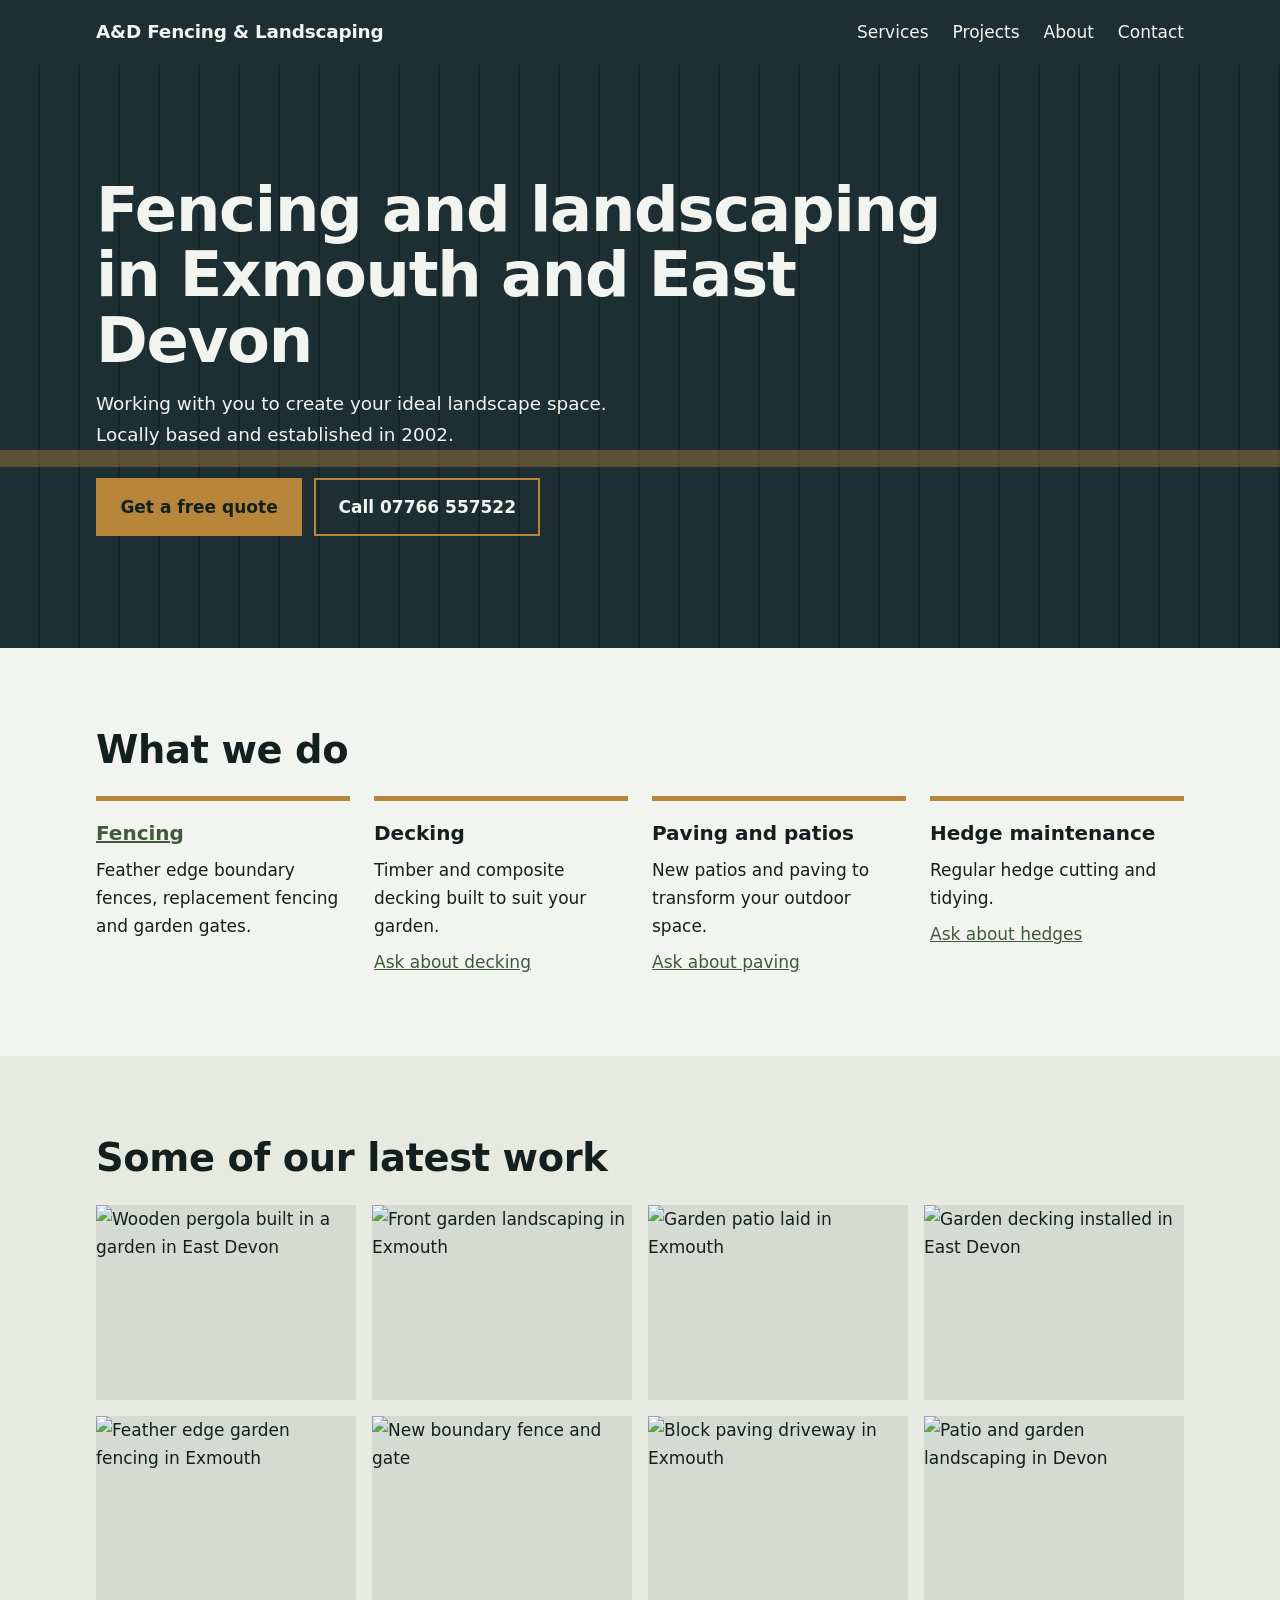
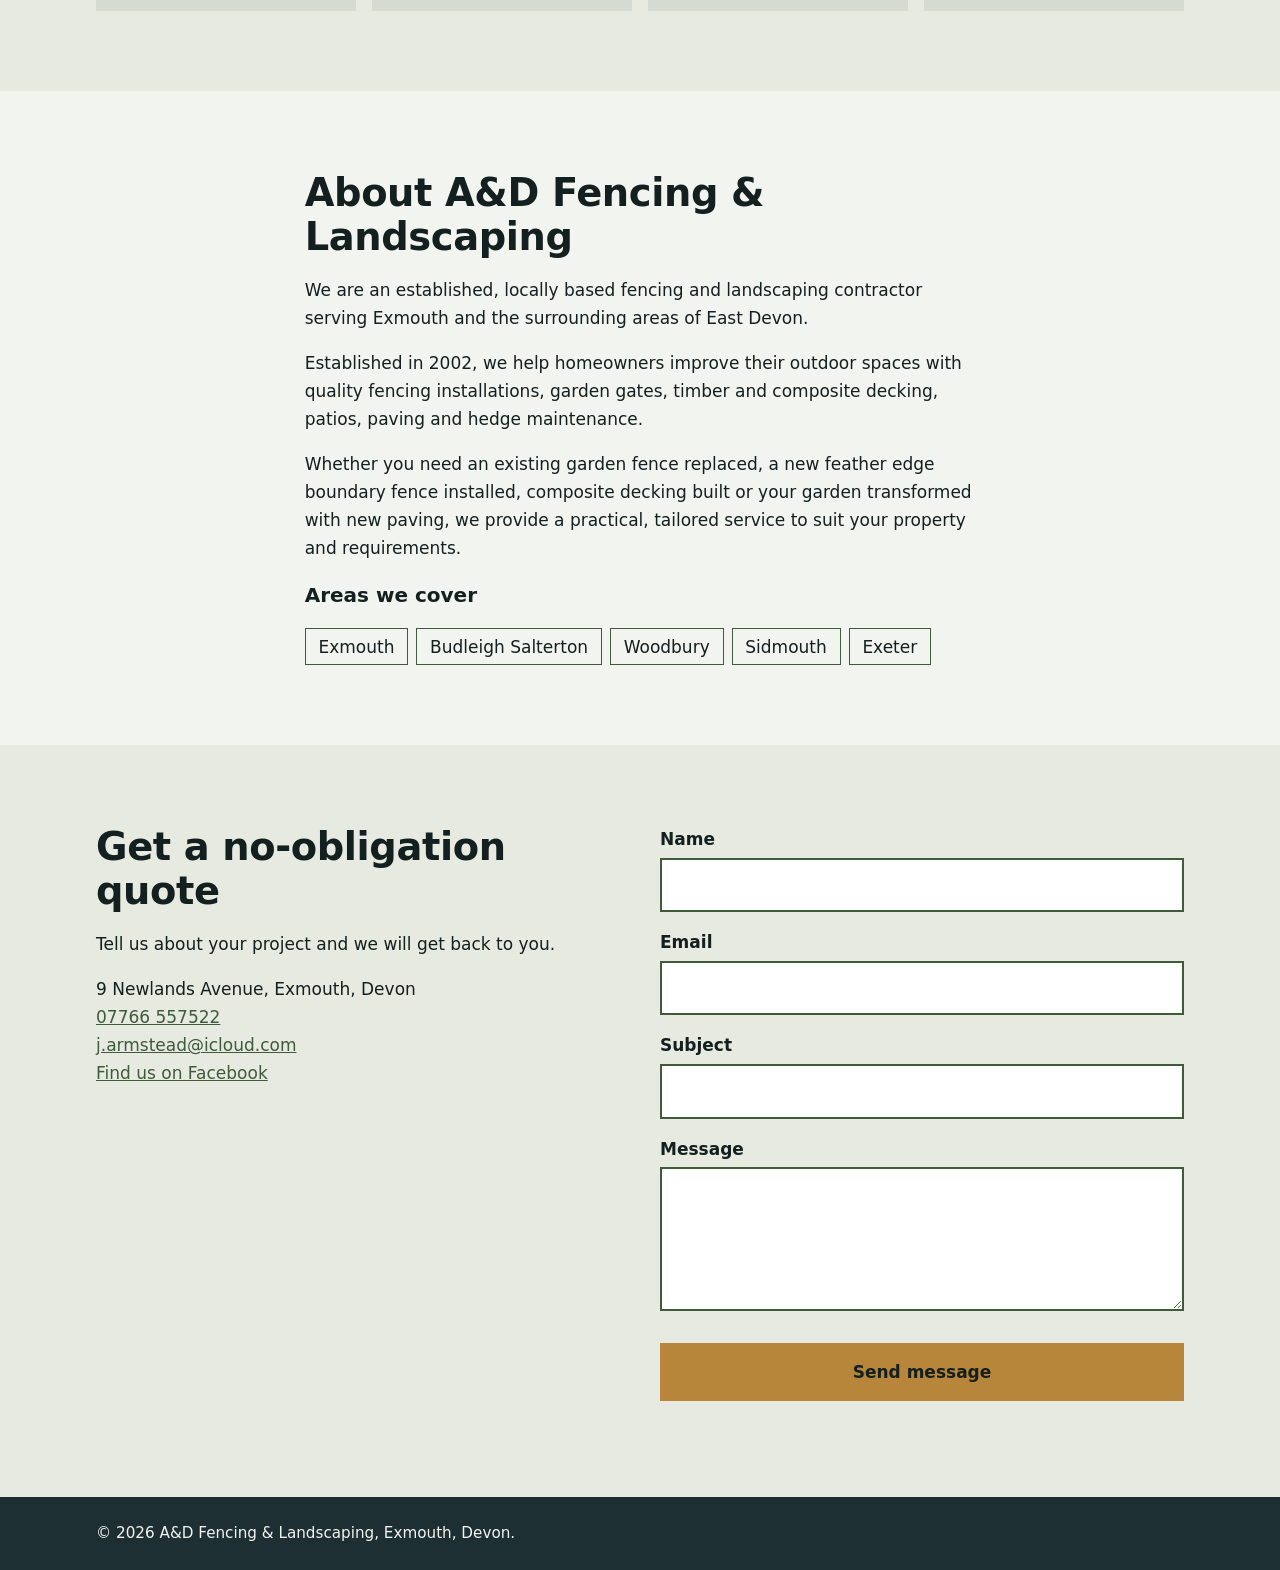
==== index.html @ 37ecca11 "all files" ====
<!doctype html>
<html lang="en-GB">
<head>
  <meta charset="utf-8">
  <meta name="viewport" content="width=device-width, initial-scale=1">
  <title>Fencing &amp; Landscaping in Exmouth, Devon | A&amp;D Fencing &amp; Landscaping</title>
  <meta name="description" content="Local fencing, decking, paving and hedge maintenance contractors in Exmouth and East Devon since 2002. Call or get a no-obligation quote.">
  <link rel="canonical" href="https://www.adfencinglandscaping.com/">
  <link rel="icon" href="/favicon.svg" type="image/svg+xml">
  <meta property="og:type" content="website">
  <meta property="og:site_name" content="A&amp;D Fencing &amp; Landscaping">
  <meta property="og:title" content="Fencing &amp; Landscaping in Exmouth, Devon">
  <meta property="og:description" content="Fencing, decking, paving and hedge maintenance in Exmouth and East Devon since 2002.">
  <meta property="og:url" content="https://www.adfencinglandscaping.com/">
  <link rel="stylesheet" href="/css/styles.css">
  <script type="application/ld+json">
  {"@context":"https://schema.org","@type":"HomeAndConstructionBusiness","name":"A&D Fencing & Landscaping","url":"https://www.adfencinglandscaping.com/","telephone":"+447766557522","email":"j.armstead@icloud.com","foundingDate":"2002","address":{"@type":"PostalAddress","addressLocality":"Exmouth","addressRegion":"Devon","addressCountry":"GB"},"areaServed":["Exmouth","Budleigh Salterton","Woodbury","Sidmouth","Exeter"],"sameAs":["https://m.facebook.com/100057173451200/"]}
  </script>
  <script src="/js/main.js" defer></script>
  <script src="https://challenges.cloudflare.com/turnstile/v0/api.js" async defer></script>
</head>
<body>
  <a class="skip" href="#main">Skip to content</a>
  <header class="site-header">
    <div class="wrap">
      <a class="brand" href="/">A&amp;D Fencing &amp; Landscaping</a>
      <button class="nav-toggle" aria-expanded="false" aria-controls="site-nav">Menu</button>
      <nav class="site-nav" id="site-nav" aria-label="Main">
        <ul>
          <li><a href="/#services">Services</a></li>
          <li><a href="/#projects">Projects</a></li>
          <li><a href="/#about">About</a></li>
          <li><a href="/#contact">Contact</a></li>
        </ul>
      </nav>
    </div>
  </header>

  <main id="main">
    <section class="hero">
      <div class="wrap">
        <h1>Fencing and landscaping in Exmouth and East Devon</h1>
        <p>Working with you to create your ideal landscape space. Locally based and established in 2002.</p>
        <div class="actions">
          <a class="btn" href="#contact">Get a free quote</a>
          <a class="btn ghost" href="tel:+447766557522">Call 07766 557522</a>
        </div>
      </div>
    </section>

    <section class="section" id="services">
      <div class="wrap">
        <h2>What we do</h2>
        <div class="services">
          <div class="service"><h3><a href="/fencing/">Fencing</a></h3><p>Feather edge boundary fences, replacement fencing and garden gates.</p></div>
          <div class="service"><h3>Decking</h3><p>Timber and composite decking built to suit your garden.</p><a href="#contact">Ask about decking</a></div>
          <div class="service"><h3>Paving and patios</h3><p>New patios and paving to transform your outdoor space.</p><a href="#contact">Ask about paving</a></div>
          <div class="service"><h3>Hedge maintenance</h3><p>Regular hedge cutting and tidying.</p><a href="#contact">Ask about hedges</a></div>
        </div>
      </div>
    </section>

    <section class="section alt" id="projects">
      <div class="wrap">
        <h2>Some of our latest work</h2>
        <ul class="gallery">
          <li><figure><img src="/images/projects/pergola.jpg" alt="Wooden pergola built in a garden in East Devon" width="800" height="600" loading="lazy"></figure></li>
          <li><figure><img src="/images/projects/front-garden.jpg" alt="Front garden landscaping in Exmouth" width="800" height="600" loading="lazy"></figure></li>
          <li><figure><img src="/images/projects/patio-1.jpg" alt="Garden patio laid in Exmouth" width="800" height="600" loading="lazy"></figure></li>
          <li><figure><img src="/images/projects/decking-1.jpg" alt="Garden decking installed in East Devon" width="800" height="600" loading="lazy"></figure></li>
          <li><figure><img src="/images/projects/fencing-1.jpg" alt="Feather edge garden fencing in Exmouth" width="800" height="600" loading="lazy"></figure></li>
          <li><figure><img src="/images/projects/fencing-2.jpg" alt="New boundary fence and gate" width="800" height="600" loading="lazy"></figure></li>
          <li><figure><img src="/images/projects/paving-1.jpg" alt="Block paving driveway in Exmouth" width="800" height="600" loading="lazy"></figure></li>
          <li><figure><img src="/images/projects/patio-2.jpg" alt="Patio and garden landscaping in Devon" width="800" height="600" loading="lazy"></figure></li>
        </ul>
      </div>
    </section>

    <section class="section" id="about">
      <div class="wrap prose">
        <h2>About A&amp;D Fencing &amp; Landscaping</h2>
        <p>We are an established, locally based fencing and landscaping contractor serving Exmouth and the surrounding areas of East Devon.</p>
        <p>Established in 2002, we help homeowners improve their outdoor spaces with quality fencing installations, garden gates, timber and composite decking, patios, paving and hedge maintenance.</p>
        <p>Whether you need an existing garden fence replaced, a new feather edge boundary fence installed, composite decking built or your garden transformed with new paving, we provide a practical, tailored service to suit your property and requirements.</p>
        <h3>Areas we cover</h3>
        <ul class="areas"><li>Exmouth</li><li>Budleigh Salterton</li><li>Woodbury</li><li>Sidmouth</li><li>Exeter</li></ul>
      </div>
    </section>

    <section class="section alt" id="contact">
      <div class="wrap contact-grid">
        <div>
          <h2>Get a no-obligation quote</h2>
          <p>Tell us about your project and we will get back to you.</p>
          <address>
            9 Newlands Avenue, Exmouth, Devon<br>
            <a href="tel:+447766557522">07766 557522</a><br>
            <a href="mailto:j.armstead@icloud.com">j.armstead@icloud.com</a><br>
            <a href="https://m.facebook.com/100057173451200/" rel="noopener noreferrer">Find us on Facebook</a>
          </address>
        </div>
        <form id="contact-form" action="/api/contact" method="post">
          <label>Name <input name="name" autocomplete="name" maxlength="100" required></label>
          <label>Email <input name="email" type="email" autocomplete="email" maxlength="200" required></label>
          <label>Subject <input name="subject" maxlength="150"></label>
          <label>Message <textarea name="message" maxlength="3000" required></textarea></label>
          <div class="hp" aria-hidden="true"><label>Leave this empty <input name="website" tabindex="-1" autocomplete="off"></label></div>
          <div class="cf-turnstile" data-sitekey="YOUR_TURNSTILE_SITE_KEY"></div>
          <button class="btn" type="submit">Send message</button>
          <p id="form-status" class="form-status" role="status" aria-live="polite"></p>
        </form>
      </div>
    </section>
  </main>

  <footer class="site-footer">
    <div class="wrap">&copy; 2026 A&amp;D Fencing &amp; Landscaping, Exmouth, Devon.</div>
  </footer>
</body>
</html>
---- css/styles.css ----
:root{--ink:#14201f;--estuary:#1e2f33;--moss:#3f5b3a;--timber:#b8863b;--chalk:#f2f4ef;--line:#d5dbd2;--max:68rem}
*,*::before,*::after{box-sizing:border-box}
html{scroll-padding-top:5rem}
@media (prefers-reduced-motion:no-preference){html{scroll-behavior:smooth}}
body{margin:0;font:1.0625rem/1.65 system-ui,-apple-system,"Segoe UI",Roboto,sans-serif;color:var(--ink);background:var(--chalk)}
img{display:block;max-width:100%;height:auto}
a{color:var(--moss)}
:focus-visible{outline:3px solid var(--timber);outline-offset:3px}
.wrap{width:min(100% - 2.5rem,var(--max));margin-inline:auto}
.skip{position:absolute;left:-999px}.skip:focus{left:1rem;top:1rem;background:#fff;padding:.5rem 1rem;z-index:20}

/* Header */
.site-header{position:sticky;top:0;z-index:10;background:var(--estuary);color:var(--chalk)}
.site-header .wrap{display:flex;flex-wrap:wrap;align-items:center;justify-content:space-between;gap:.5rem 1.5rem;padding-block:.75rem}
.brand{font-weight:800;font-size:1.15rem;letter-spacing:-.01em;color:var(--chalk);text-decoration:none}
.site-nav ul{display:flex;flex-wrap:wrap;gap:.25rem 1.5rem;margin:0;padding:0;list-style:none}
.site-nav a{color:var(--chalk);text-decoration:none;padding:.4rem 0;display:inline-block}
.site-nav a:hover{color:var(--timber)}
.nav-toggle{display:none;background:none;border:2px solid var(--chalk);color:var(--chalk);padding:.35rem .8rem;font:inherit;cursor:pointer}
@media (max-width:48rem){
  .js .nav-toggle{display:inline-flex}
  .js .site-nav{display:none;width:100%}
  .js .site-nav.is-open{display:block}
  .site-nav ul{flex-direction:column}
}

/* Hero: feather-edge fence boards with a rail */
.hero{color:var(--chalk);padding-block:clamp(3.5rem,10vw,7rem);
  background:
    linear-gradient(to bottom,transparent 0 66%,rgba(184,134,59,.4) 66% 69%,transparent 69%),
    repeating-linear-gradient(90deg,#1e2f33 0 2.4rem,#162528 2.4rem 2.5rem)}
.hero h1{margin:0 0 1rem;font-size:clamp(2.2rem,6vw,3.9rem);line-height:1.05;letter-spacing:-.02em;font-weight:800;max-width:20ch}
.hero p{max-width:46ch;margin:0 0 1.75rem;font-size:1.15rem}
.actions{display:flex;flex-wrap:wrap;gap:.75rem}
.btn{display:inline-block;padding:.8rem 1.4rem;font:inherit;font-weight:700;text-decoration:none;border:2px solid var(--timber);background:var(--timber);color:var(--ink);cursor:pointer}
.btn:hover{background:#cc9a4d}
.btn.ghost{background:transparent;color:var(--chalk)}
.btn.ghost:hover{background:rgba(255,255,255,.1)}
.btn:disabled{opacity:.6;cursor:wait}

/* Sections */
.section{padding-block:clamp(3rem,7vw,5rem)}
.section.alt{background:#e6eae1}
h2{margin:0 0 1rem;font-size:clamp(1.7rem,4vw,2.4rem);line-height:1.15;letter-spacing:-.01em}
h3{margin:0 0 .4rem;font-size:1.25rem}
.prose{max-width:62ch}
.services{display:grid;gap:1.5rem;grid-template-columns:repeat(auto-fit,minmax(14rem,1fr));margin-top:1.5rem}
.service{border-top:5px solid var(--timber);padding-top:1rem}
.service p{margin:0 0 .5rem}
.areas{display:flex;flex-wrap:wrap;gap:.5rem;padding:0;margin:1rem 0 0;list-style:none}
.areas li{border:1px solid var(--moss);padding:.2rem .8rem}

/* Gallery */
.gallery{display:grid;gap:1rem;grid-template-columns:repeat(auto-fill,minmax(16rem,1fr));margin:1.5rem 0 0;padding:0;list-style:none}
.gallery figure{margin:0;aspect-ratio:4/3;background:var(--line);overflow:hidden}
.gallery img{width:100%;height:100%;object-fit:cover}

/* Contact */
.contact-grid{display:grid;gap:2.5rem;grid-template-columns:repeat(auto-fit,minmax(18rem,1fr))}
address{font-style:normal}
form{display:grid;gap:1rem}
label{display:grid;gap:.3rem;font-weight:600}
input,textarea{font:inherit;padding:.7rem;border:2px solid var(--moss);background:#fff;color:var(--ink);width:100%}
textarea{min-height:9rem;resize:vertical}
.hp{position:absolute;left:-9999px;height:0;overflow:hidden}
.form-status{margin:0;font-weight:600}
.form-status.is-ok{color:var(--moss)}.form-status.is-error{color:#9b1c1c}

/* Footer */
.site-footer{background:var(--estuary);color:var(--chalk);padding-block:1.5rem;font-size:.95rem}
.site-footer a{color:var(--chalk)}
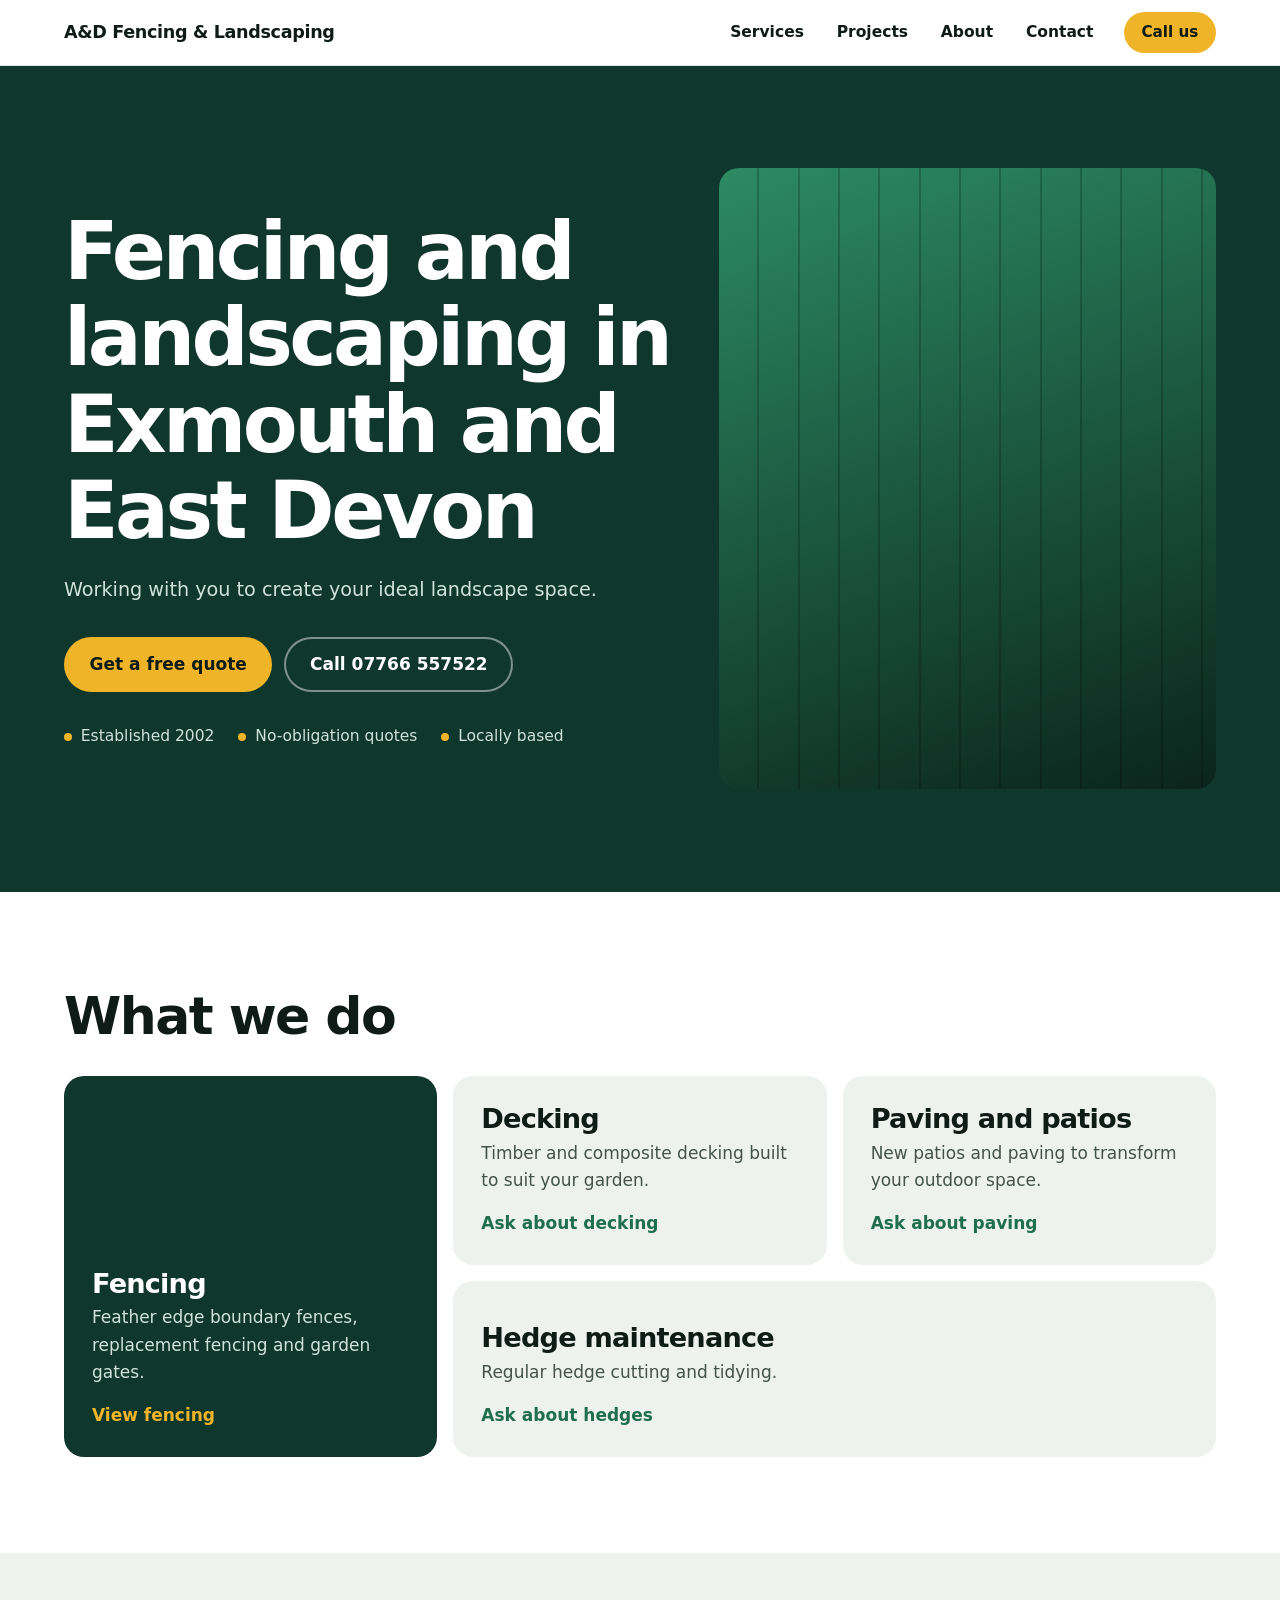
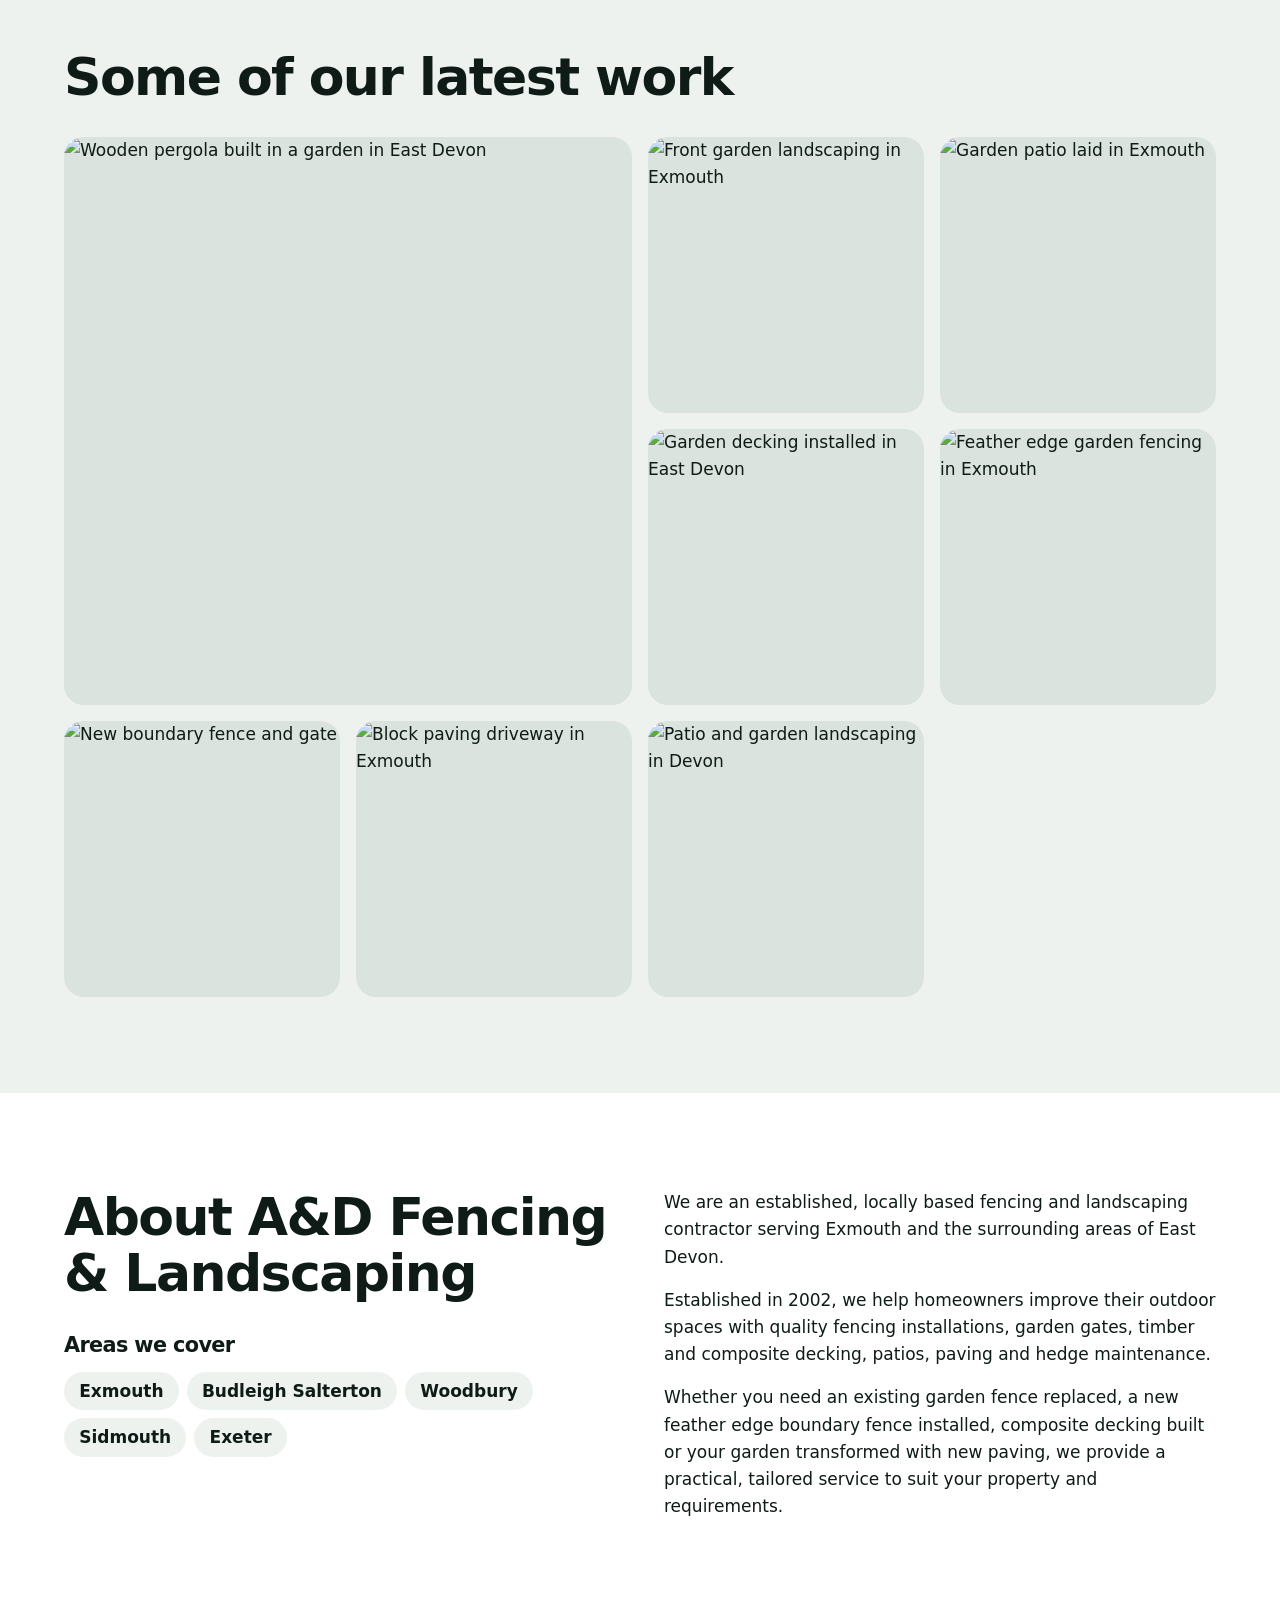
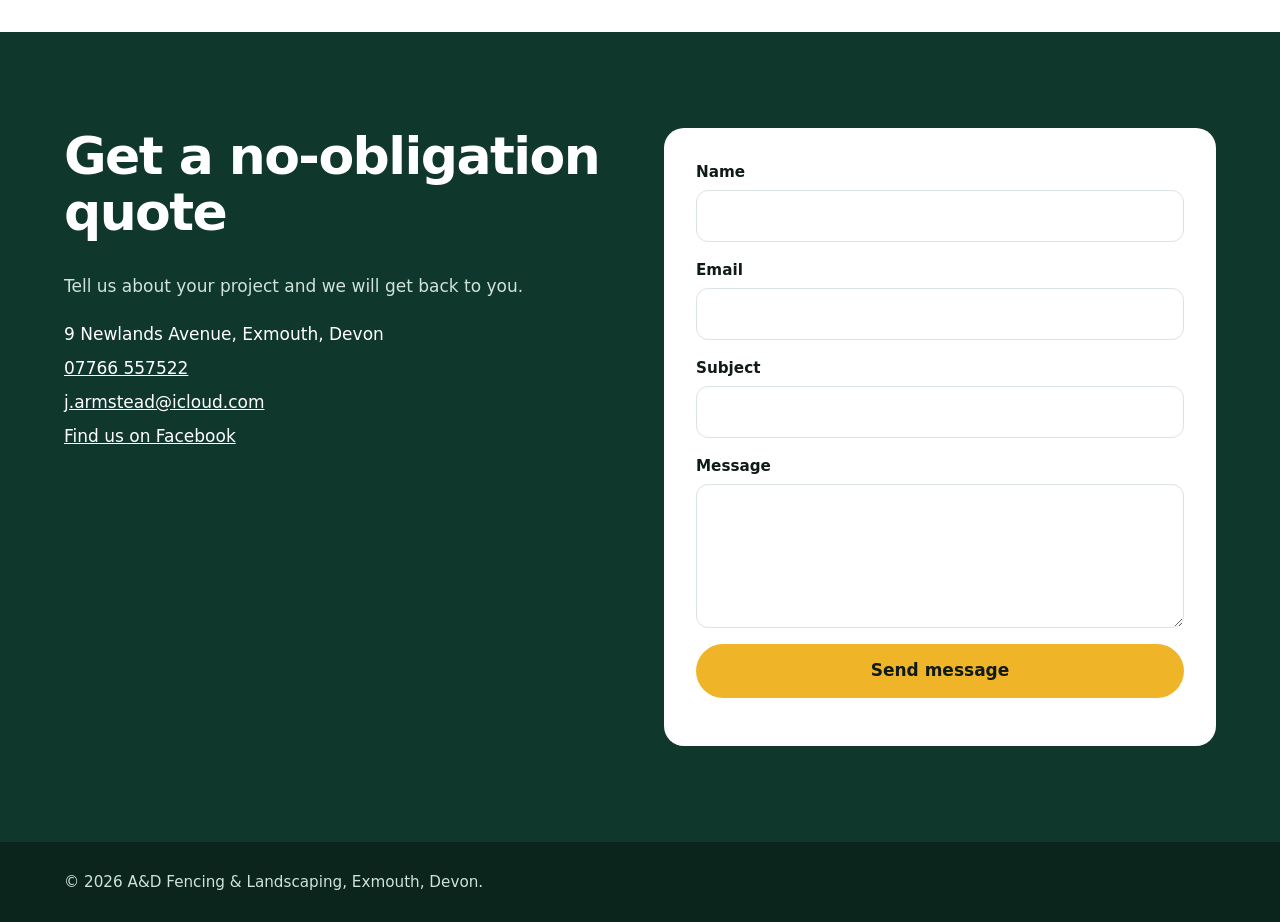
==== commit a3fecf5e: "testing" ====
--- a/index.html
+++ b/index.html
@@ -2,35 +2,37 @@
 <html lang="en-GB">
 <head>
   <meta charset="utf-8">
+  <meta http-equiv="Content-Security-Policy" content="upgrade-insecure-requests">
   <meta name="viewport" content="width=device-width, initial-scale=1">
   <title>Fencing &amp; Landscaping in Exmouth, Devon | A&amp;D Fencing &amp; Landscaping</title>
   <meta name="description" content="Local fencing, decking, paving and hedge maintenance contractors in Exmouth and East Devon since 2002. Call or get a no-obligation quote.">
   <link rel="canonical" href="https://www.adfencinglandscaping.com/">
-  <link rel="icon" href="/favicon.svg" type="image/svg+xml">
+  <link rel="icon" href="favicon.svg" type="image/svg+xml">
   <meta property="og:type" content="website">
   <meta property="og:site_name" content="A&amp;D Fencing &amp; Landscaping">
   <meta property="og:title" content="Fencing &amp; Landscaping in Exmouth, Devon">
   <meta property="og:description" content="Fencing, decking, paving and hedge maintenance in Exmouth and East Devon since 2002.">
   <meta property="og:url" content="https://www.adfencinglandscaping.com/">
-  <link rel="stylesheet" href="/css/styles.css">
+  <link rel="stylesheet" href="css/styles.css">
   <script type="application/ld+json">
   {"@context":"https://schema.org","@type":"HomeAndConstructionBusiness","name":"A&D Fencing & Landscaping","url":"https://www.adfencinglandscaping.com/","telephone":"+447766557522","email":"j.armstead@icloud.com","foundingDate":"2002","address":{"@type":"PostalAddress","addressLocality":"Exmouth","addressRegion":"Devon","addressCountry":"GB"},"areaServed":["Exmouth","Budleigh Salterton","Woodbury","Sidmouth","Exeter"],"sameAs":["https://m.facebook.com/100057173451200/"]}
   </script>
-  <script src="/js/main.js" defer></script>
+  <script src="js/main.js" defer></script>
   <script src="https://challenges.cloudflare.com/turnstile/v0/api.js" async defer></script>
 </head>
 <body>
   <a class="skip" href="#main">Skip to content</a>
   <header class="site-header">
     <div class="wrap">
-      <a class="brand" href="/">A&amp;D Fencing &amp; Landscaping</a>
+      <a class="brand" href="./">A&amp;D Fencing &amp; Landscaping</a>
+      <a class="btn sm header-call" href="tel:+447766557522">Call us</a>
       <button class="nav-toggle" aria-expanded="false" aria-controls="site-nav">Menu</button>
       <nav class="site-nav" id="site-nav" aria-label="Main">
         <ul>
-          <li><a href="/#services">Services</a></li>
-          <li><a href="/#projects">Projects</a></li>
-          <li><a href="/#about">About</a></li>
-          <li><a href="/#contact">Contact</a></li>
+          <li><a href="#services">Services</a></li>
+          <li><a href="#projects">Projects</a></li>
+          <li><a href="#about">About</a></li>
+          <li><a href="#contact">Contact</a></li>
         </ul>
       </nav>
     </div>
@@ -39,12 +41,16 @@
   <main id="main">
     <section class="hero">
       <div class="wrap">
-        <h1>Fencing and landscaping in Exmouth and East Devon</h1>
-        <p>Working with you to create your ideal landscape space. Locally based and established in 2002.</p>
-        <div class="actions">
-          <a class="btn" href="#contact">Get a free quote</a>
-          <a class="btn ghost" href="tel:+447766557522">Call 07766 557522</a>
+        <div>
+          <h1>Fencing and landscaping in Exmouth and East Devon</h1>
+          <p class="lead">Working with you to create your ideal landscape space.</p>
+          <div class="actions">
+            <a class="btn" href="#contact">Get a free quote</a>
+            <a class="btn line" href="tel:+447766557522">Call 07766 557522</a>
+          </div>
+          <ul class="facts"><li>Established 2002</li><li>No-obligation quotes</li><li>Locally based</li></ul>
         </div>
+        <div class="hero-media" role="img" aria-label="Fencing and landscaping work in East Devon"></div>
       </div>
     </section>
 
@@ -52,10 +58,10 @@
       <div class="wrap">
         <h2>What we do</h2>
         <div class="services">
-          <div class="service"><h3><a href="/fencing/">Fencing</a></h3><p>Feather edge boundary fences, replacement fencing and garden gates.</p></div>
-          <div class="service"><h3>Decking</h3><p>Timber and composite decking built to suit your garden.</p><a href="#contact">Ask about decking</a></div>
-          <div class="service"><h3>Paving and patios</h3><p>New patios and paving to transform your outdoor space.</p><a href="#contact">Ask about paving</a></div>
-          <div class="service"><h3>Hedge maintenance</h3><p>Regular hedge cutting and tidying.</p><a href="#contact">Ask about hedges</a></div>
+          <a class="service featured" href="fencing/index.html"><h3>Fencing</h3><p>Feather edge boundary fences, replacement fencing and garden gates.</p><span class="more">View fencing</span></a>
+          <a class="service" href="#contact"><h3>Decking</h3><p>Timber and composite decking built to suit your garden.</p><span class="more">Ask about decking</span></a>
+          <a class="service" href="#contact"><h3>Paving and patios</h3><p>New patios and paving to transform your outdoor space.</p><span class="more">Ask about paving</span></a>
+          <a class="service" href="#contact"><h3>Hedge maintenance</h3><p>Regular hedge cutting and tidying.</p><span class="more">Ask about hedges</span></a>
         </div>
       </div>
     </section>
@@ -64,32 +70,36 @@
       <div class="wrap">
         <h2>Some of our latest work</h2>
         <ul class="gallery">
-          <li><figure><img src="/images/projects/pergola.jpg" alt="Wooden pergola built in a garden in East Devon" width="800" height="600" loading="lazy"></figure></li>
-          <li><figure><img src="/images/projects/front-garden.jpg" alt="Front garden landscaping in Exmouth" width="800" height="600" loading="lazy"></figure></li>
-          <li><figure><img src="/images/projects/patio-1.jpg" alt="Garden patio laid in Exmouth" width="800" height="600" loading="lazy"></figure></li>
-          <li><figure><img src="/images/projects/decking-1.jpg" alt="Garden decking installed in East Devon" width="800" height="600" loading="lazy"></figure></li>
-          <li><figure><img src="/images/projects/fencing-1.jpg" alt="Feather edge garden fencing in Exmouth" width="800" height="600" loading="lazy"></figure></li>
-          <li><figure><img src="/images/projects/fencing-2.jpg" alt="New boundary fence and gate" width="800" height="600" loading="lazy"></figure></li>
-          <li><figure><img src="/images/projects/paving-1.jpg" alt="Block paving driveway in Exmouth" width="800" height="600" loading="lazy"></figure></li>
-          <li><figure><img src="/images/projects/patio-2.jpg" alt="Patio and garden landscaping in Devon" width="800" height="600" loading="lazy"></figure></li>
+          <li><figure><img src="images/projects/pergola.jpg" alt="Wooden pergola built in a garden in East Devon" width="800" height="600" loading="lazy"></figure></li>
+          <li><figure><img src="images/projects/front-garden.jpg" alt="Front garden landscaping in Exmouth" width="800" height="600" loading="lazy"></figure></li>
+          <li><figure><img src="images/projects/patio-1.jpg" alt="Garden patio laid in Exmouth" width="800" height="600" loading="lazy"></figure></li>
+          <li><figure><img src="images/projects/decking-1.jpg" alt="Garden decking installed in East Devon" width="800" height="600" loading="lazy"></figure></li>
+          <li><figure><img src="images/projects/fencing-1.jpg" alt="Feather edge garden fencing in Exmouth" width="800" height="600" loading="lazy"></figure></li>
+          <li><figure><img src="images/projects/fencing-2.jpg" alt="New boundary fence and gate" width="800" height="600" loading="lazy"></figure></li>
+          <li><figure><img src="images/projects/paving-1.jpg" alt="Block paving driveway in Exmouth" width="800" height="600" loading="lazy"></figure></li>
+          <li><figure><img src="images/projects/patio-2.jpg" alt="Patio and garden landscaping in Devon" width="800" height="600" loading="lazy"></figure></li>
         </ul>
       </div>
     </section>
 
     <section class="section" id="about">
-      <div class="wrap prose">
-        <h2>About A&amp;D Fencing &amp; Landscaping</h2>
-        <p>We are an established, locally based fencing and landscaping contractor serving Exmouth and the surrounding areas of East Devon.</p>
-        <p>Established in 2002, we help homeowners improve their outdoor spaces with quality fencing installations, garden gates, timber and composite decking, patios, paving and hedge maintenance.</p>
-        <p>Whether you need an existing garden fence replaced, a new feather edge boundary fence installed, composite decking built or your garden transformed with new paving, we provide a practical, tailored service to suit your property and requirements.</p>
-        <h3>Areas we cover</h3>
-        <ul class="areas"><li>Exmouth</li><li>Budleigh Salterton</li><li>Woodbury</li><li>Sidmouth</li><li>Exeter</li></ul>
+      <div class="wrap about">
+        <div>
+          <h2>About A&amp;D Fencing &amp; Landscaping</h2>
+          <h3>Areas we cover</h3>
+          <ul class="areas"><li>Exmouth</li><li>Budleigh Salterton</li><li>Woodbury</li><li>Sidmouth</li><li>Exeter</li></ul>
+        </div>
+        <div class="prose">
+          <p>We are an established, locally based fencing and landscaping contractor serving Exmouth and the surrounding areas of East Devon.</p>
+          <p>Established in 2002, we help homeowners improve their outdoor spaces with quality fencing installations, garden gates, timber and composite decking, patios, paving and hedge maintenance.</p>
+          <p>Whether you need an existing garden fence replaced, a new feather edge boundary fence installed, composite decking built or your garden transformed with new paving, we provide a practical, tailored service to suit your property and requirements.</p>
+        </div>
       </div>
     </section>
 
-    <section class="section alt" id="contact">
+    <section class="section contact" id="contact">
       <div class="wrap contact-grid">
-        <div>
+        <div class="contact-info">
           <h2>Get a no-obligation quote</h2>
           <p>Tell us about your project and we will get back to you.</p>
           <address>
@@ -99,13 +109,12 @@
             <a href="https://m.facebook.com/100057173451200/" rel="noopener noreferrer">Find us on Facebook</a>
           </address>
         </div>
-        <form id="contact-form" action="/api/contact" method="post">
+        <form id="contact-form" action="api/contact" method="post">
           <label>Name <input name="name" autocomplete="name" maxlength="100" required></label>
           <label>Email <input name="email" type="email" autocomplete="email" maxlength="200" required></label>
           <label>Subject <input name="subject" maxlength="150"></label>
           <label>Message <textarea name="message" maxlength="3000" required></textarea></label>
           <div class="hp" aria-hidden="true"><label>Leave this empty <input name="website" tabindex="-1" autocomplete="off"></label></div>
-          <div class="cf-turnstile" data-sitekey="YOUR_TURNSTILE_SITE_KEY"></div>
           <button class="btn" type="submit">Send message</button>
           <p id="form-status" class="form-status" role="status" aria-live="polite"></p>
         </form>
@@ -117,4 +126,4 @@
     <div class="wrap">&copy; 2026 A&amp;D Fencing &amp; Landscaping, Exmouth, Devon.</div>
   </footer>
 </body>
-</html>
+</html>
--- a/css/styles.css
+++ b/css/styles.css
@@ -1,71 +1,108 @@
-:root{--ink:#14201f;--estuary:#1e2f33;--moss:#3f5b3a;--timber:#b8863b;--chalk:#f2f4ef;--line:#d5dbd2;--max:68rem}
+:root{--ink:#0f1b17;--forest:#10372c;--leaf:#1f6f4f;--mist:#eef2ef;--amber:#f0b429;--line:#dbe3de;--soft:#cfe3d9;--r:1.25rem;--max:72rem}
 *,*::before,*::after{box-sizing:border-box}
-html{scroll-padding-top:5rem}
+html{scroll-padding-top:5.5rem}
 @media (prefers-reduced-motion:no-preference){html{scroll-behavior:smooth}}
-body{margin:0;font:1.0625rem/1.65 system-ui,-apple-system,"Segoe UI",Roboto,sans-serif;color:var(--ink);background:var(--chalk)}
+body{margin:0;font:1.0625rem/1.6 Inter,system-ui,-apple-system,"Segoe UI",Roboto,sans-serif;color:var(--ink);background:#fff;-webkit-font-smoothing:antialiased}
 img{display:block;max-width:100%;height:auto}
-a{color:var(--moss)}
-:focus-visible{outline:3px solid var(--timber);outline-offset:3px}
+a{color:var(--leaf)}
+h1,h2,h3{margin:0;line-height:1.08;letter-spacing:-.03em}
+:focus-visible{outline:3px solid var(--amber);outline-offset:3px}
 .wrap{width:min(100% - 2.5rem,var(--max));margin-inline:auto}
 .skip{position:absolute;left:-999px}.skip:focus{left:1rem;top:1rem;background:#fff;padding:.5rem 1rem;z-index:20}
 
+/* Buttons */
+.btn{display:inline-flex;align-items:center;justify-content:center;padding:.85rem 1.6rem;border:0;border-radius:99px;font:inherit;font-weight:700;text-decoration:none;background:var(--amber);color:var(--ink);cursor:pointer;transition:transform .15s,background .15s}
+.btn:hover{background:#f5c04f;transform:translateY(-1px)}
+.btn.line{background:transparent;color:#fff;box-shadow:inset 0 0 0 2px rgba(255,255,255,.45)}
+.btn.line:hover{background:rgba(255,255,255,.1)}
+.btn.sm{padding:.5rem 1.1rem;font-size:.95rem}
+.btn:disabled{opacity:.6;cursor:wait;transform:none}
+.actions{display:flex;flex-wrap:wrap;gap:.75rem}
+
 /* Header */
-.site-header{position:sticky;top:0;z-index:10;background:var(--estuary);color:var(--chalk)}
-.site-header .wrap{display:flex;flex-wrap:wrap;align-items:center;justify-content:space-between;gap:.5rem 1.5rem;padding-block:.75rem}
-.brand{font-weight:800;font-size:1.15rem;letter-spacing:-.01em;color:var(--chalk);text-decoration:none}
-.site-nav ul{display:flex;flex-wrap:wrap;gap:.25rem 1.5rem;margin:0;padding:0;list-style:none}
-.site-nav a{color:var(--chalk);text-decoration:none;padding:.4rem 0;display:inline-block}
-.site-nav a:hover{color:var(--timber)}
-.nav-toggle{display:none;background:none;border:2px solid var(--chalk);color:var(--chalk);padding:.35rem .8rem;font:inherit;cursor:pointer}
-@media (max-width:48rem){
+.site-header{position:sticky;top:0;z-index:10;background:rgba(255,255,255,.9);-webkit-backdrop-filter:blur(12px);backdrop-filter:blur(12px);border-bottom:1px solid var(--line)}
+.site-header .wrap{display:flex;flex-wrap:wrap;align-items:center;gap:.5rem 1rem;padding-block:.75rem}
+.brand{order:1;font-weight:800;font-size:1.1rem;letter-spacing:-.02em;color:var(--ink);text-decoration:none}
+.site-nav{order:2;margin-left:auto}
+.site-nav ul{display:flex;gap:.25rem;margin:0;padding:0;list-style:none}
+.site-nav a{display:block;padding:.5rem .9rem;border-radius:99px;color:var(--ink);text-decoration:none;font-weight:600;font-size:.97rem}
+.site-nav a:hover{background:var(--mist)}
+.header-call{order:3}
+.nav-toggle{display:none;order:4;padding:.5rem 1rem;border:1.5px solid var(--line);border-radius:99px;background:#fff;font:inherit;font-weight:600;cursor:pointer}
+@media (max-width:50rem){
+  .brand{margin-right:auto}
   .js .nav-toggle{display:inline-flex}
-  .js .site-nav{display:none;width:100%}
+  .site-nav{order:5;width:100%;margin-left:0}
+  .js .site-nav{display:none}
   .js .site-nav.is-open{display:block}
   .site-nav ul{flex-direction:column}
 }
 
-/* Hero: feather-edge fence boards with a rail */
-.hero{color:var(--chalk);padding-block:clamp(3.5rem,10vw,7rem);
-  background:
-    linear-gradient(to bottom,transparent 0 66%,rgba(184,134,59,.4) 66% 69%,transparent 69%),
-    repeating-linear-gradient(90deg,#1e2f33 0 2.4rem,#162528 2.4rem 2.5rem)}
-.hero h1{margin:0 0 1rem;font-size:clamp(2.2rem,6vw,3.9rem);line-height:1.05;letter-spacing:-.02em;font-weight:800;max-width:20ch}
-.hero p{max-width:46ch;margin:0 0 1.75rem;font-size:1.15rem}
-.actions{display:flex;flex-wrap:wrap;gap:.75rem}
-.btn{display:inline-block;padding:.8rem 1.4rem;font:inherit;font-weight:700;text-decoration:none;border:2px solid var(--timber);background:var(--timber);color:var(--ink);cursor:pointer}
-.btn:hover{background:#cc9a4d}
-.btn.ghost{background:transparent;color:var(--chalk)}
-.btn.ghost:hover{background:rgba(255,255,255,.1)}
-.btn:disabled{opacity:.6;cursor:wait}
+/* Hero */
+.hero{background:var(--forest);color:#fff;padding-block:clamp(3rem,8vw,6.5rem)}
+.hero .wrap{display:grid;gap:3rem;align-items:center;grid-template-columns:1.1fr .9fr}
+.hero h1{font-size:clamp(2.6rem,7vw,5rem);font-weight:800;letter-spacing:-.045em}
+.lead{max-width:34rem;margin:1.25rem 0 2rem;font-size:1.2rem;color:var(--soft)}
+.facts{display:flex;flex-wrap:wrap;gap:.4rem 1.5rem;margin:2rem 0 0;padding:0;list-style:none;color:var(--soft);font-size:.97rem}
+.facts li::before{content:"";display:inline-block;width:.5rem;height:.5rem;margin-right:.55rem;border-radius:50%;background:var(--amber)}
+.hero-media{aspect-ratio:4/5;border-radius:var(--r);background:url("../images/hero.jpg") center/cover,repeating-linear-gradient(90deg,transparent 0 2.4rem,rgba(0,0,0,.2) 2.4rem 2.52rem),linear-gradient(160deg,#2c8a63,#0b241c)}
+@media (max-width:50rem){.hero .wrap{grid-template-columns:1fr}.hero-media{aspect-ratio:16/10}}
 
 /* Sections */
-.section{padding-block:clamp(3rem,7vw,5rem)}
-.section.alt{background:#e6eae1}
-h2{margin:0 0 1rem;font-size:clamp(1.7rem,4vw,2.4rem);line-height:1.15;letter-spacing:-.01em}
-h3{margin:0 0 .4rem;font-size:1.25rem}
-.prose{max-width:62ch}
-.services{display:grid;gap:1.5rem;grid-template-columns:repeat(auto-fit,minmax(14rem,1fr));margin-top:1.5rem}
-.service{border-top:5px solid var(--timber);padding-top:1rem}
-.service p{margin:0 0 .5rem}
-.areas{display:flex;flex-wrap:wrap;gap:.5rem;padding:0;margin:1rem 0 0;list-style:none}
-.areas li{border:1px solid var(--moss);padding:.2rem .8rem}
+.section{padding-block:clamp(3.5rem,8vw,6rem)}
+.section.alt{background:var(--mist)}
+h2{font-size:clamp(2rem,5vw,3.25rem);font-weight:800;margin-bottom:2rem}
+h3{font-size:1.3rem}
+.prose p{max-width:62ch;margin:0 0 1rem}
+.prose h2{font-size:1.7rem;margin:2.25rem 0 .75rem}
+.prose ul{padding-left:1.2rem}
+
+/* Services */
+.services{display:grid;gap:1rem;grid-template-columns:repeat(3,1fr)}
+.service{display:flex;flex-direction:column;justify-content:flex-end;gap:.4rem;min-height:11rem;padding:1.75rem;border-radius:var(--r);background:var(--mist);color:var(--ink);text-decoration:none;transition:background .2s}
+.service:hover{background:#e0e8e3}
+.service h3{font-size:1.7rem}
+.service p{margin:0;color:#44524c}
+.more{margin-top:.6rem;font-weight:700;color:var(--leaf)}
+.service.featured{grid-row:span 2;background:var(--forest);color:#fff}
+.service.featured:hover{background:#0c2c23}
+.service.featured p{color:var(--soft)}
+.service.featured .more{color:var(--amber)}
+.service:nth-child(4){grid-column:span 2}
+@media (max-width:50rem){.services{grid-template-columns:1fr}.service.featured{grid-row:auto}.service:nth-child(4){grid-column:auto}}
 
 /* Gallery */
-.gallery{display:grid;gap:1rem;grid-template-columns:repeat(auto-fill,minmax(16rem,1fr));margin:1.5rem 0 0;padding:0;list-style:none}
-.gallery figure{margin:0;aspect-ratio:4/3;background:var(--line);overflow:hidden}
-.gallery img{width:100%;height:100%;object-fit:cover}
+.gallery{display:grid;gap:1rem;grid-template-columns:repeat(4,1fr);margin:0;padding:0;list-style:none}
+.gallery li:first-child{grid-column:span 2;grid-row:span 2}
+.gallery figure{height:100%;margin:0;aspect-ratio:1;border-radius:var(--r);overflow:hidden;background:var(--line)}
+.gallery li:first-child figure{aspect-ratio:auto}
+.gallery img{width:100%;height:100%;object-fit:cover;transition:transform .5s}
+.gallery figure:hover img{transform:scale(1.04)}
+@media (max-width:50rem){.gallery{grid-template-columns:repeat(2,1fr)}}
+
+/* About */
+.about{display:grid;gap:3rem;grid-template-columns:1fr 1fr;align-items:start}
+.areas{display:flex;flex-wrap:wrap;gap:.5rem;margin:1rem 0 0;padding:0;list-style:none}
+.areas li{padding:.35rem .95rem;border-radius:99px;background:var(--mist);font-weight:600}
+@media (max-width:50rem){.about{grid-template-columns:1fr;gap:1.5rem}}
 
 /* Contact */
-.contact-grid{display:grid;gap:2.5rem;grid-template-columns:repeat(auto-fit,minmax(18rem,1fr))}
-address{font-style:normal}
-form{display:grid;gap:1rem}
-label{display:grid;gap:.3rem;font-weight:600}
-input,textarea{font:inherit;padding:.7rem;border:2px solid var(--moss);background:#fff;color:var(--ink);width:100%}
+.contact{background:var(--forest);color:#fff}
+.contact a{color:#fff}
+.contact-grid{display:grid;gap:3rem;grid-template-columns:1fr 1fr;align-items:start}
+.contact-info p{color:var(--soft)}
+address{font-style:normal;line-height:2}
+#contact-form{display:grid;gap:1rem;padding:clamp(1.25rem,3vw,2rem);border-radius:var(--r);background:#fff;color:var(--ink)}
+label{display:grid;gap:.35rem;font-weight:600;font-size:.95rem}
+input,textarea{width:100%;padding:.8rem 1rem;border:1.5px solid var(--line);border-radius:.75rem;background:#fff;color:var(--ink);font:inherit}
+input:focus,textarea:focus{border-color:var(--leaf);outline:3px solid rgba(31,111,79,.25)}
 textarea{min-height:9rem;resize:vertical}
 .hp{position:absolute;left:-9999px;height:0;overflow:hidden}
 .form-status{margin:0;font-weight:600}
-.form-status.is-ok{color:var(--moss)}.form-status.is-error{color:#9b1c1c}
+.form-status.is-ok{color:var(--leaf)}.form-status.is-error{color:#9b1c1c}
+@media (max-width:50rem){.contact-grid{grid-template-columns:1fr;gap:2rem}}
 
-/* Footer */
-.site-footer{background:var(--estuary);color:var(--chalk);padding-block:1.5rem;font-size:.95rem}
-.site-footer a{color:var(--chalk)}
+/* Inner page header and footer */
+.page-head{padding-block:clamp(3rem,7vw,5rem);background:var(--forest);color:#fff}
+.page-head h1{max-width:18ch;font-size:clamp(2.4rem,6vw,4rem);font-weight:800;letter-spacing:-.04em}
+.site-footer{padding-block:1.75rem;background:#0b241c;color:var(--soft);font-size:.95rem}
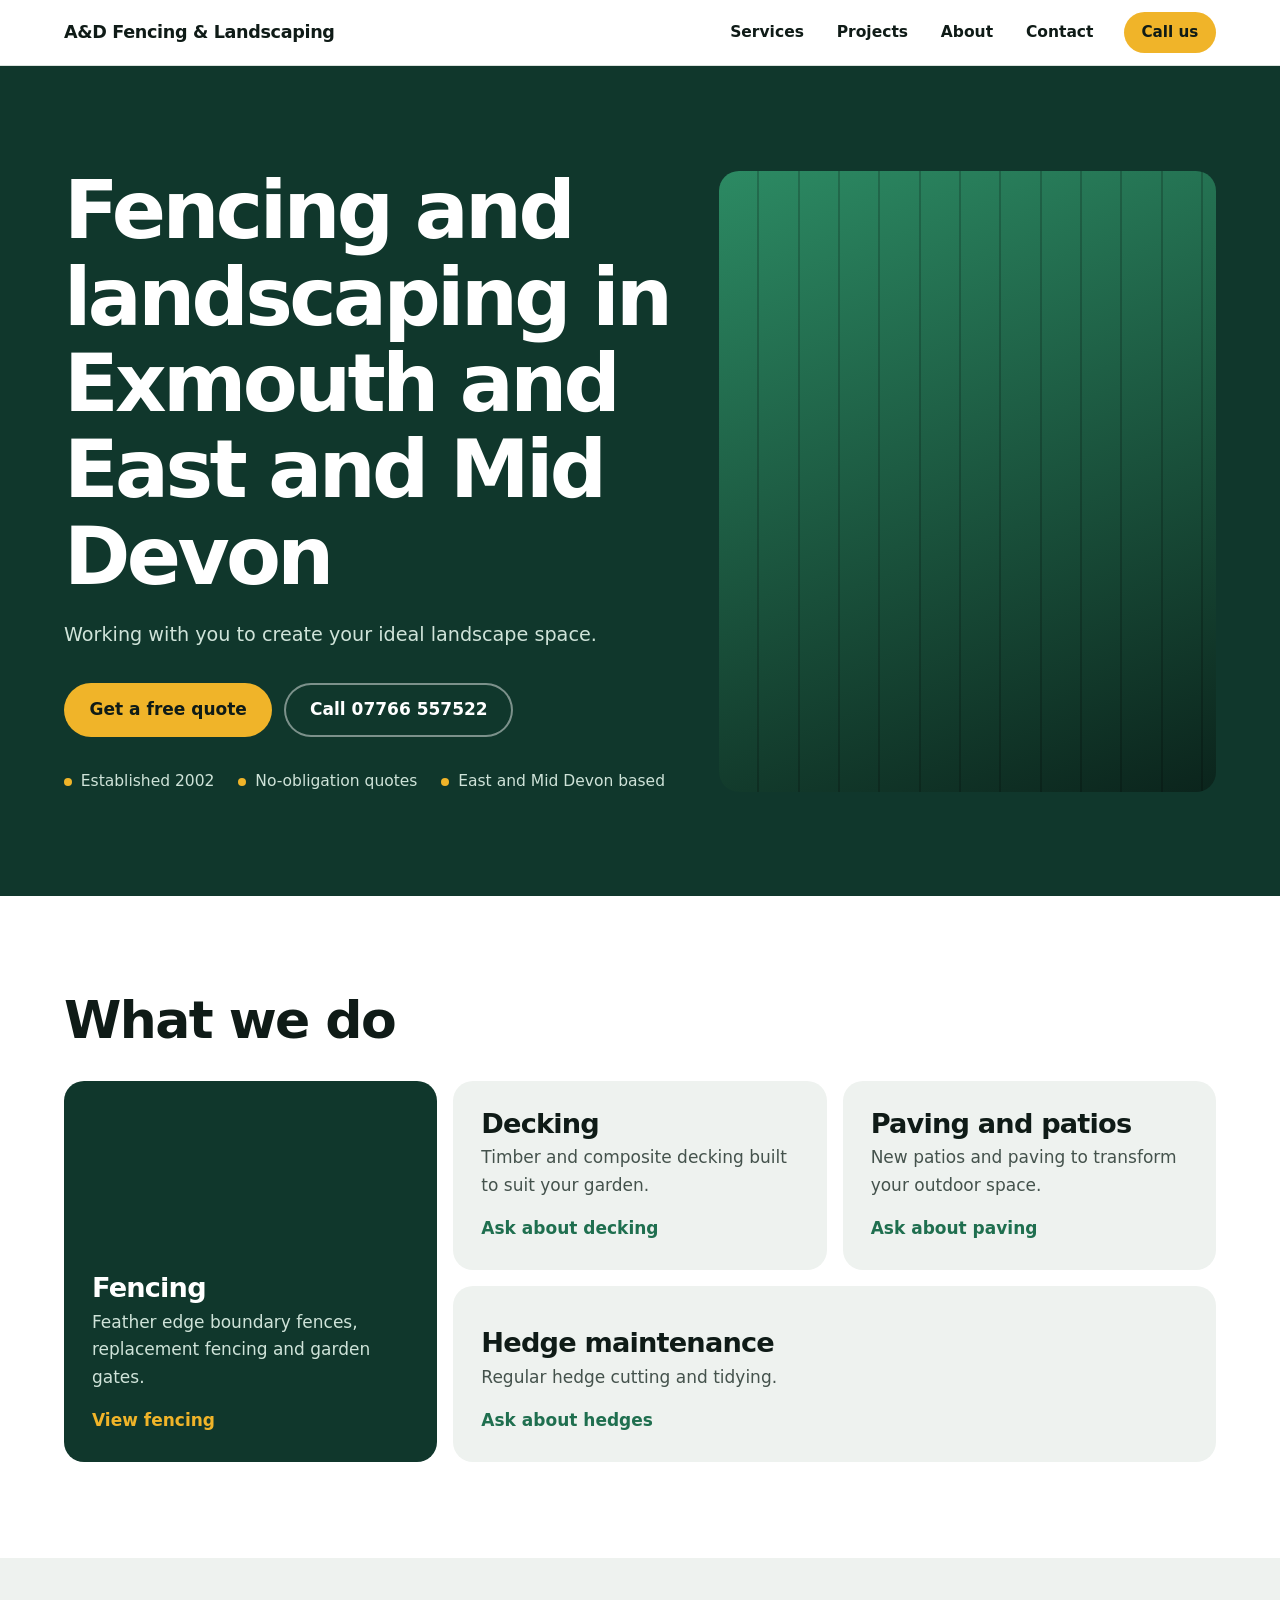
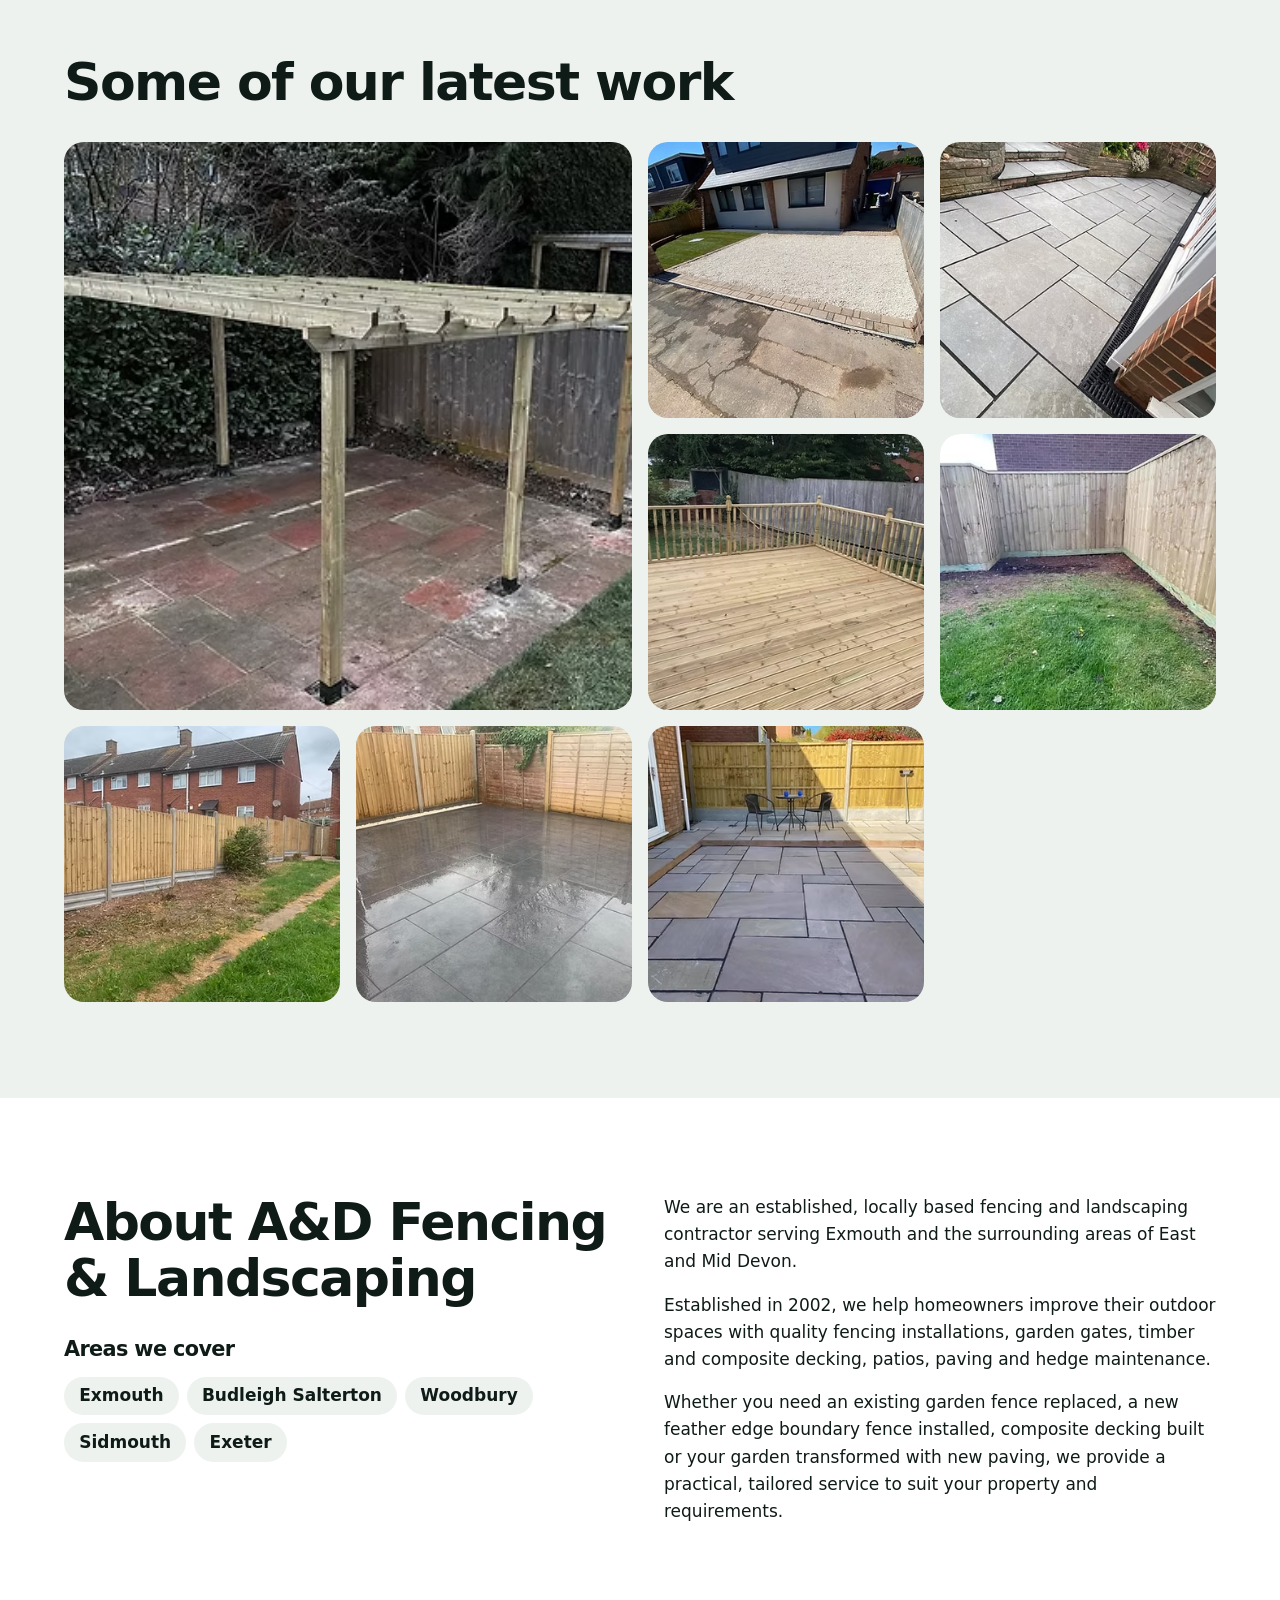
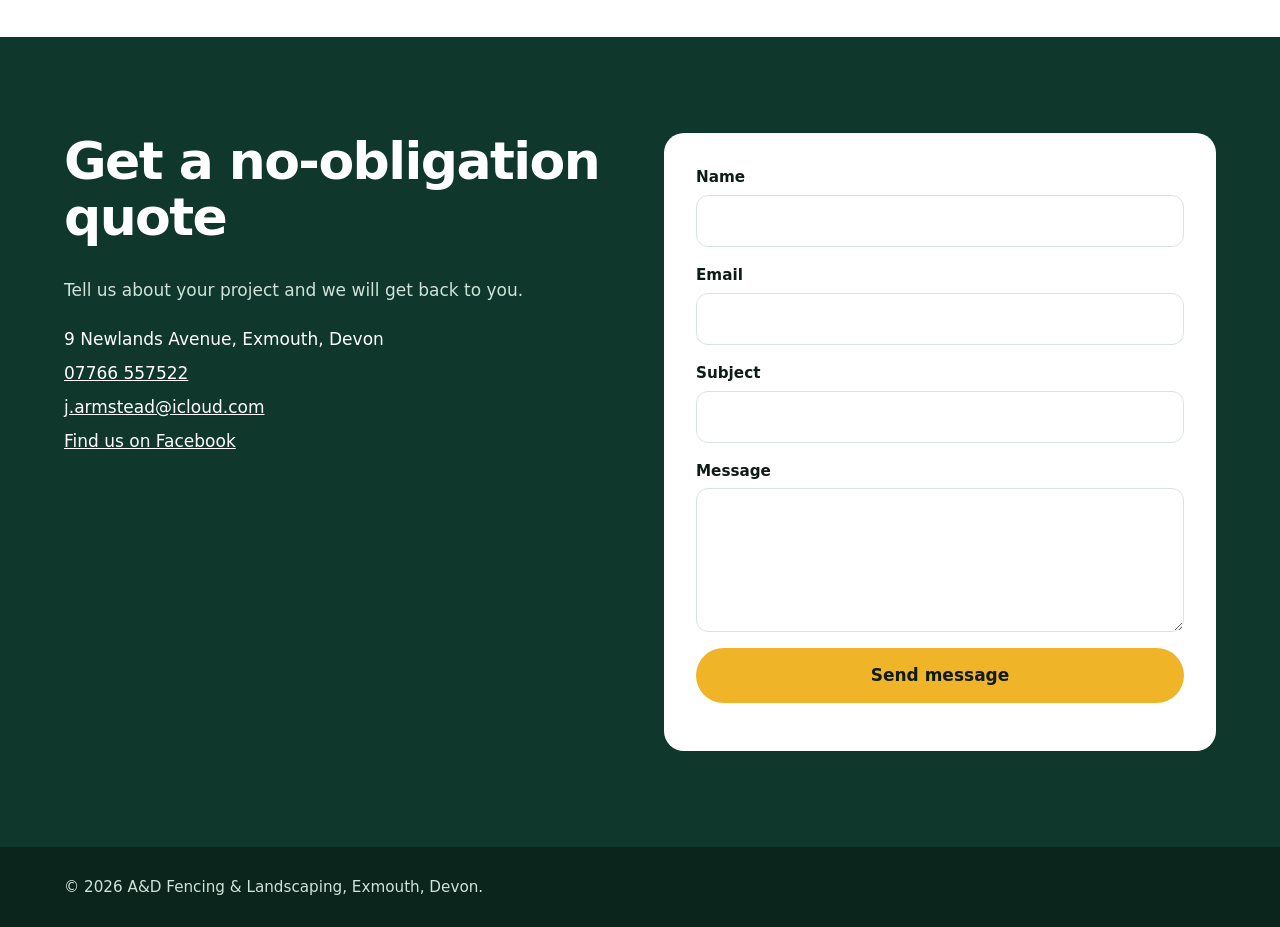
==== commit 26fa4e9d: "added photos" ====
--- a/index.html
+++ b/index.html
@@ -5,13 +5,13 @@
   <meta http-equiv="Content-Security-Policy" content="upgrade-insecure-requests">
   <meta name="viewport" content="width=device-width, initial-scale=1">
   <title>Fencing &amp; Landscaping in Exmouth, Devon | A&amp;D Fencing &amp; Landscaping</title>
-  <meta name="description" content="Local fencing, decking, paving and hedge maintenance contractors in Exmouth and East Devon since 2002. Call or get a no-obligation quote.">
+  <meta name="description" content="Local fencing, decking, paving and hedge maintenance contractors in Exmouth and East and Mid Devon since 2002. Call or get a no-obligation quote.">
   <link rel="canonical" href="https://www.adfencinglandscaping.com/">
-  <link rel="icon" href="favicon.svg" type="image/svg+xml">
+  <link rel="icon" href="favicon.jpg" type="image/svg+xml">
   <meta property="og:type" content="website">
   <meta property="og:site_name" content="A&amp;D Fencing &amp; Landscaping">
   <meta property="og:title" content="Fencing &amp; Landscaping in Exmouth, Devon">
-  <meta property="og:description" content="Fencing, decking, paving and hedge maintenance in Exmouth and East Devon since 2002.">
+  <meta property="og:description" content="Fencing, decking, paving and hedge maintenance in Exmouth and East and Mid Devon since 2002.">
   <meta property="og:url" content="https://www.adfencinglandscaping.com/">
   <link rel="stylesheet" href="css/styles.css">
   <script type="application/ld+json">
@@ -42,15 +42,15 @@
     <section class="hero">
       <div class="wrap">
         <div>
-          <h1>Fencing and landscaping in Exmouth and East Devon</h1>
+          <h1>Fencing and landscaping in Exmouth and East and Mid Devon</h1>
           <p class="lead">Working with you to create your ideal landscape space.</p>
           <div class="actions">
             <a class="btn" href="#contact">Get a free quote</a>
             <a class="btn line" href="tel:+447766557522">Call 07766 557522</a>
           </div>
-          <ul class="facts"><li>Established 2002</li><li>No-obligation quotes</li><li>Locally based</li></ul>
+          <ul class="facts"><li>Established 2002</li><li>No-obligation quotes</li><li>East and Mid Devon based</li></ul>
         </div>
-        <div class="hero-media" role="img" aria-label="Fencing and landscaping work in East Devon"></div>
+        <div class="hero-media" role="img" aria-label="Fencing and landscaping work in East and MidDevon"></div>
       </div>
     </section>
 
@@ -70,14 +70,14 @@
       <div class="wrap">
         <h2>Some of our latest work</h2>
         <ul class="gallery">
-          <li><figure><img src="images/projects/pergola.jpg" alt="Wooden pergola built in a garden in East Devon" width="800" height="600" loading="lazy"></figure></li>
-          <li><figure><img src="images/projects/front-garden.jpg" alt="Front garden landscaping in Exmouth" width="800" height="600" loading="lazy"></figure></li>
-          <li><figure><img src="images/projects/patio-1.jpg" alt="Garden patio laid in Exmouth" width="800" height="600" loading="lazy"></figure></li>
-          <li><figure><img src="images/projects/decking-1.jpg" alt="Garden decking installed in East Devon" width="800" height="600" loading="lazy"></figure></li>
-          <li><figure><img src="images/projects/fencing-1.jpg" alt="Feather edge garden fencing in Exmouth" width="800" height="600" loading="lazy"></figure></li>
-          <li><figure><img src="images/projects/fencing-2.jpg" alt="New boundary fence and gate" width="800" height="600" loading="lazy"></figure></li>
-          <li><figure><img src="images/projects/paving-1.jpg" alt="Block paving driveway in Exmouth" width="800" height="600" loading="lazy"></figure></li>
-          <li><figure><img src="images/projects/patio-2.jpg" alt="Patio and garden landscaping in Devon" width="800" height="600" loading="lazy"></figure></li>
+          <li><figure><img src="images/projects/pergola.jpg" alt="Wooden pergola built in a garden in East and Mid Devon" width="800" height="600" loading="lazy"></figure></li>
+          <li><figure><img src="images/projects/driveway.jpg" alt="Front garden landscaping in Exmouth" width="800" height="600" loading="lazy"></figure></li>
+          <li><figure><img src="images/projects/garden_patio_1.jpg" alt="Garden patio laid in Exmouth" width="800" height="600" loading="lazy"></figure></li>
+          <li><figure><img src="images/projects/decking.jpg" alt="Garden decking installed in East and Mid Devon" width="800" height="600" loading="lazy"></figure></li>
+          <li><figure><img src="images/projects/Fencing.jpg" alt="Feather edge garden fencing in Exmouth" width="800" height="600" loading="lazy"></figure></li>
+          <li><figure><img src="images/projects/Fencing2.jpg" alt="New boundary fence and gate" width="800" height="600" loading="lazy"></figure></li>
+          <li><figure><img src="images/projects/garden_patio_2.jpg" alt="Block paving driveway in Exmouth" width="800" height="600" loading="lazy"></figure></li>
+          <li><figure><img src="images/projects/garden_patio_3.jpg" alt="Patio and garden landscaping in Devon" width="800" height="600" loading="lazy"></figure></li>
         </ul>
       </div>
     </section>
@@ -90,7 +90,7 @@
           <ul class="areas"><li>Exmouth</li><li>Budleigh Salterton</li><li>Woodbury</li><li>Sidmouth</li><li>Exeter</li></ul>
         </div>
         <div class="prose">
-          <p>We are an established, locally based fencing and landscaping contractor serving Exmouth and the surrounding areas of East Devon.</p>
+          <p>We are an established, locally based fencing and landscaping contractor serving Exmouth and the surrounding areas of East and Mid Devon.</p>
           <p>Established in 2002, we help homeowners improve their outdoor spaces with quality fencing installations, garden gates, timber and composite decking, patios, paving and hedge maintenance.</p>
           <p>Whether you need an existing garden fence replaced, a new feather edge boundary fence installed, composite decking built or your garden transformed with new paving, we provide a practical, tailored service to suit your property and requirements.</p>
         </div>
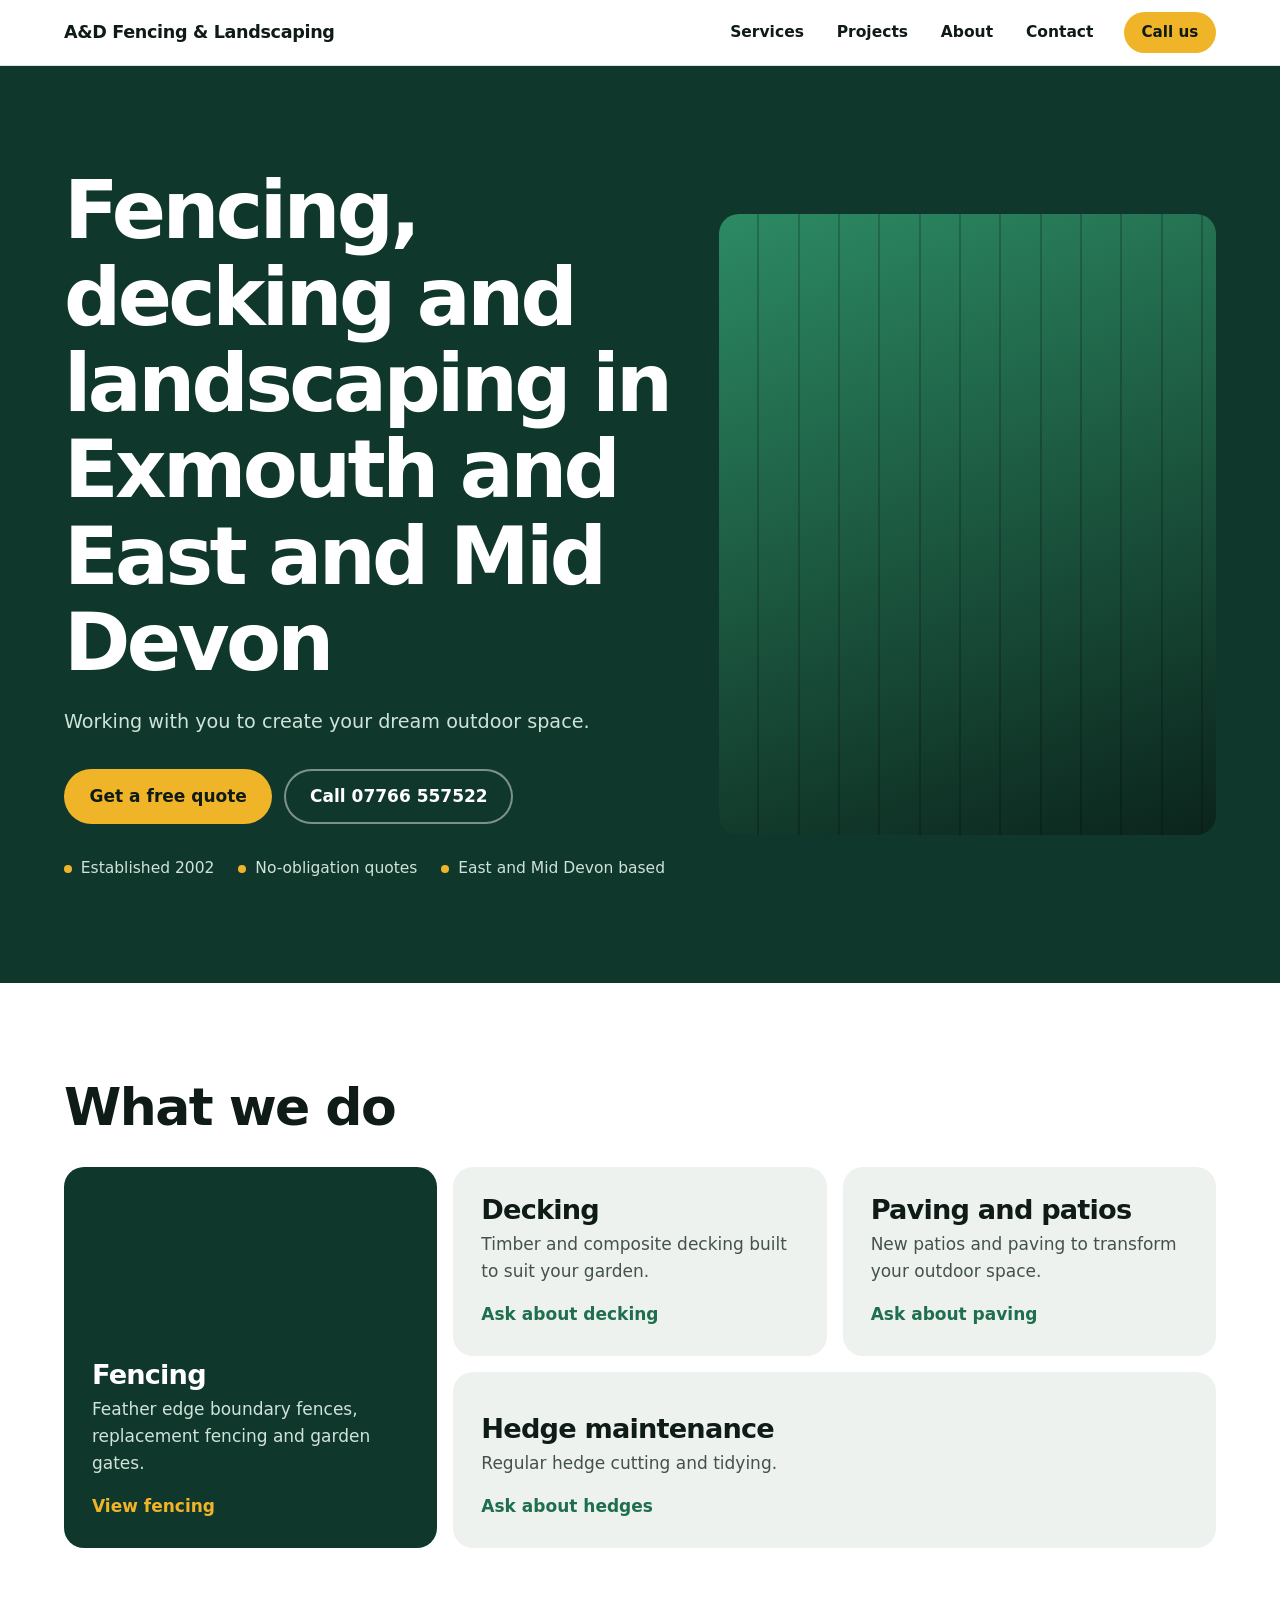
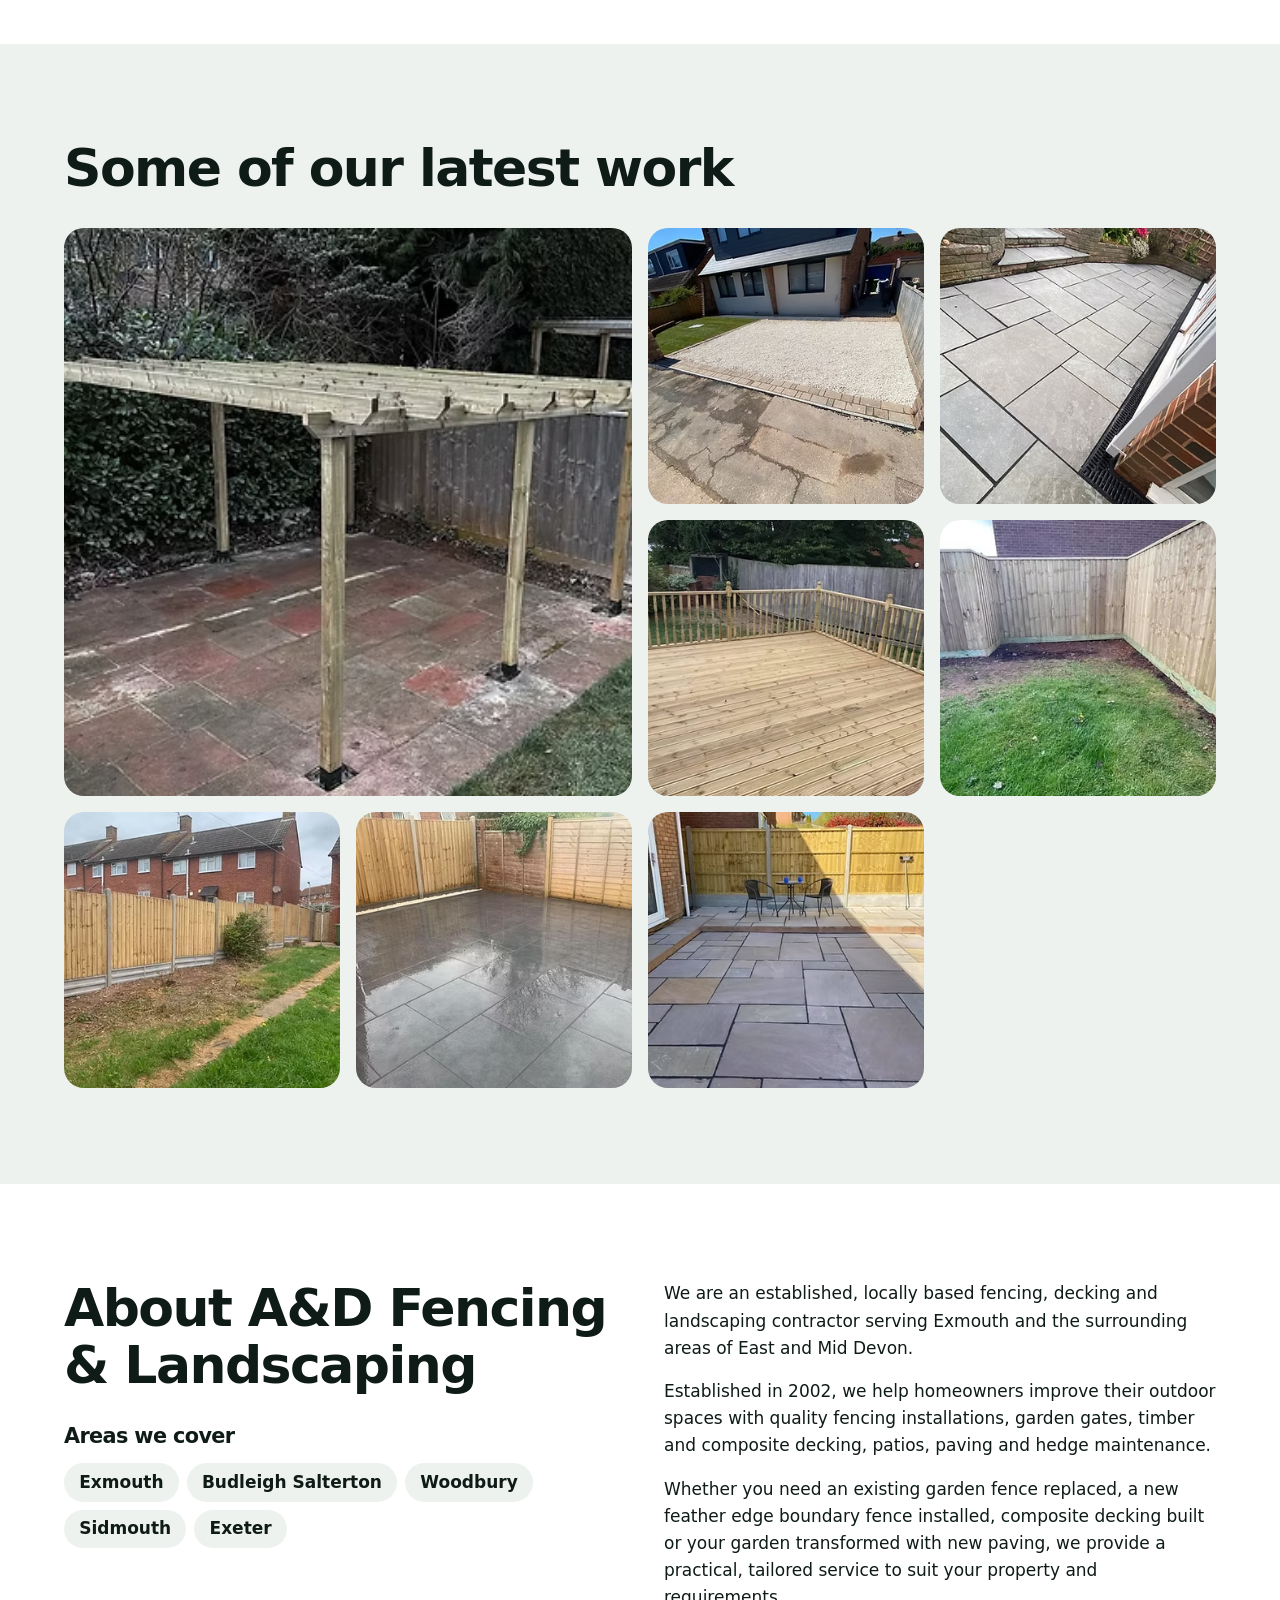
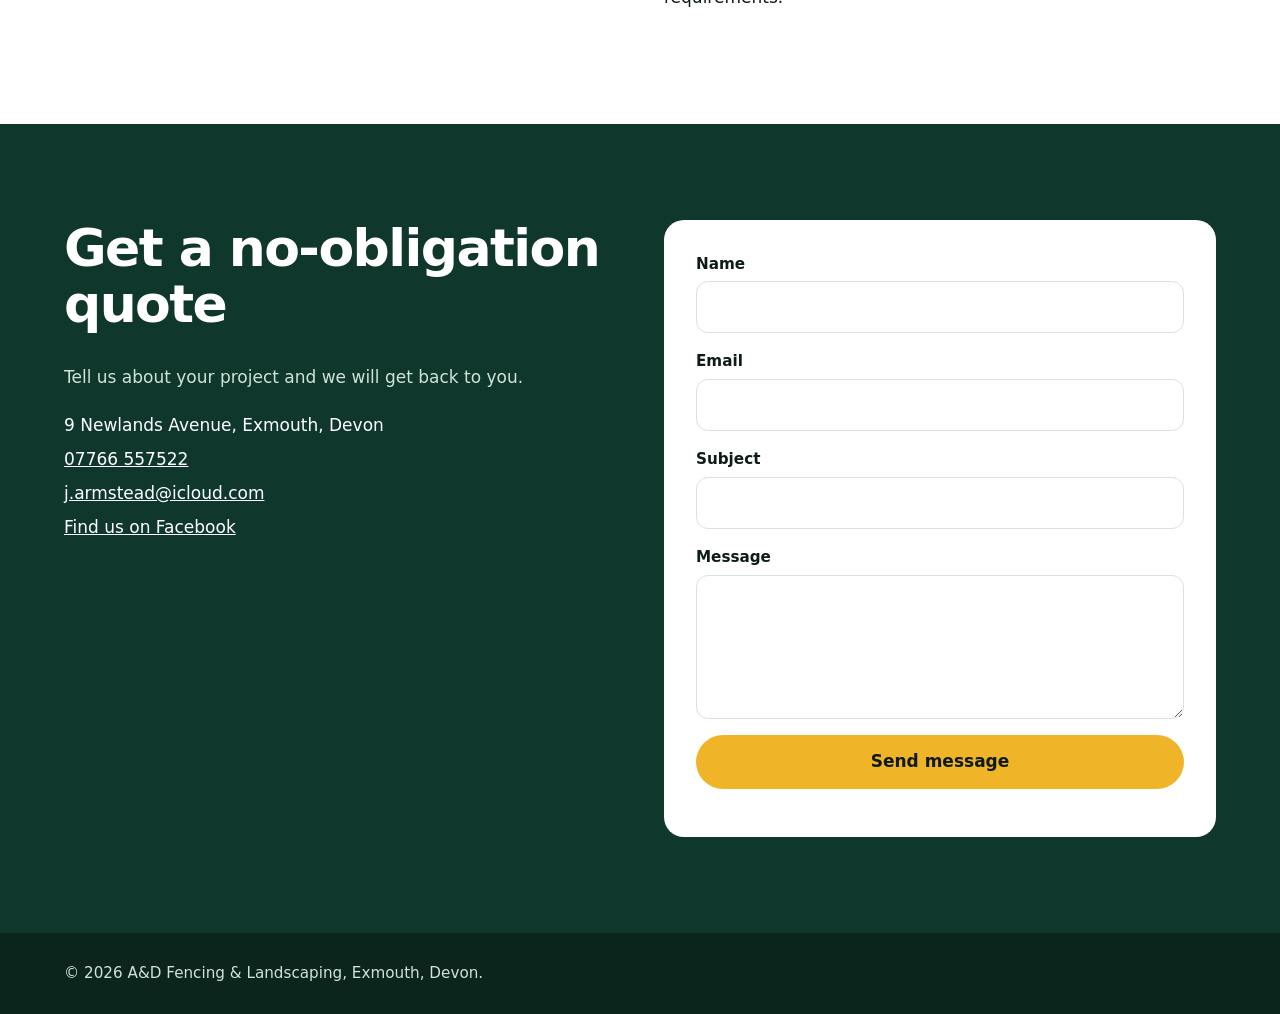
==== commit 8e88648e: "rewording" ====
--- a/index.html
+++ b/index.html
@@ -42,15 +42,15 @@
     <section class="hero">
       <div class="wrap">
         <div>
-          <h1>Fencing and landscaping in Exmouth and East and Mid Devon</h1>
-          <p class="lead">Working with you to create your ideal landscape space.</p>
+          <h1>Fencing, decking and landscaping in Exmouth and East and Mid Devon</h1>
+          <p class="lead">Working with you to create your dream outdoor space.</p>
           <div class="actions">
             <a class="btn" href="#contact">Get a free quote</a>
             <a class="btn line" href="tel:+447766557522">Call 07766 557522</a>
           </div>
           <ul class="facts"><li>Established 2002</li><li>No-obligation quotes</li><li>East and Mid Devon based</li></ul>
         </div>
-        <div class="hero-media" role="img" aria-label="Fencing and landscaping work in East and MidDevon"></div>
+        <div class="hero-media" role="img" aria-label="Fencing, decking and landscaping work in East and MidDevon"></div>
       </div>
     </section>
 
@@ -90,7 +90,7 @@
           <ul class="areas"><li>Exmouth</li><li>Budleigh Salterton</li><li>Woodbury</li><li>Sidmouth</li><li>Exeter</li></ul>
         </div>
         <div class="prose">
-          <p>We are an established, locally based fencing and landscaping contractor serving Exmouth and the surrounding areas of East and Mid Devon.</p>
+          <p>We are an established, locally based fencing, decking and landscaping contractor serving Exmouth and the surrounding areas of East and Mid Devon.</p>
           <p>Established in 2002, we help homeowners improve their outdoor spaces with quality fencing installations, garden gates, timber and composite decking, patios, paving and hedge maintenance.</p>
           <p>Whether you need an existing garden fence replaced, a new feather edge boundary fence installed, composite decking built or your garden transformed with new paving, we provide a practical, tailored service to suit your property and requirements.</p>
         </div>
